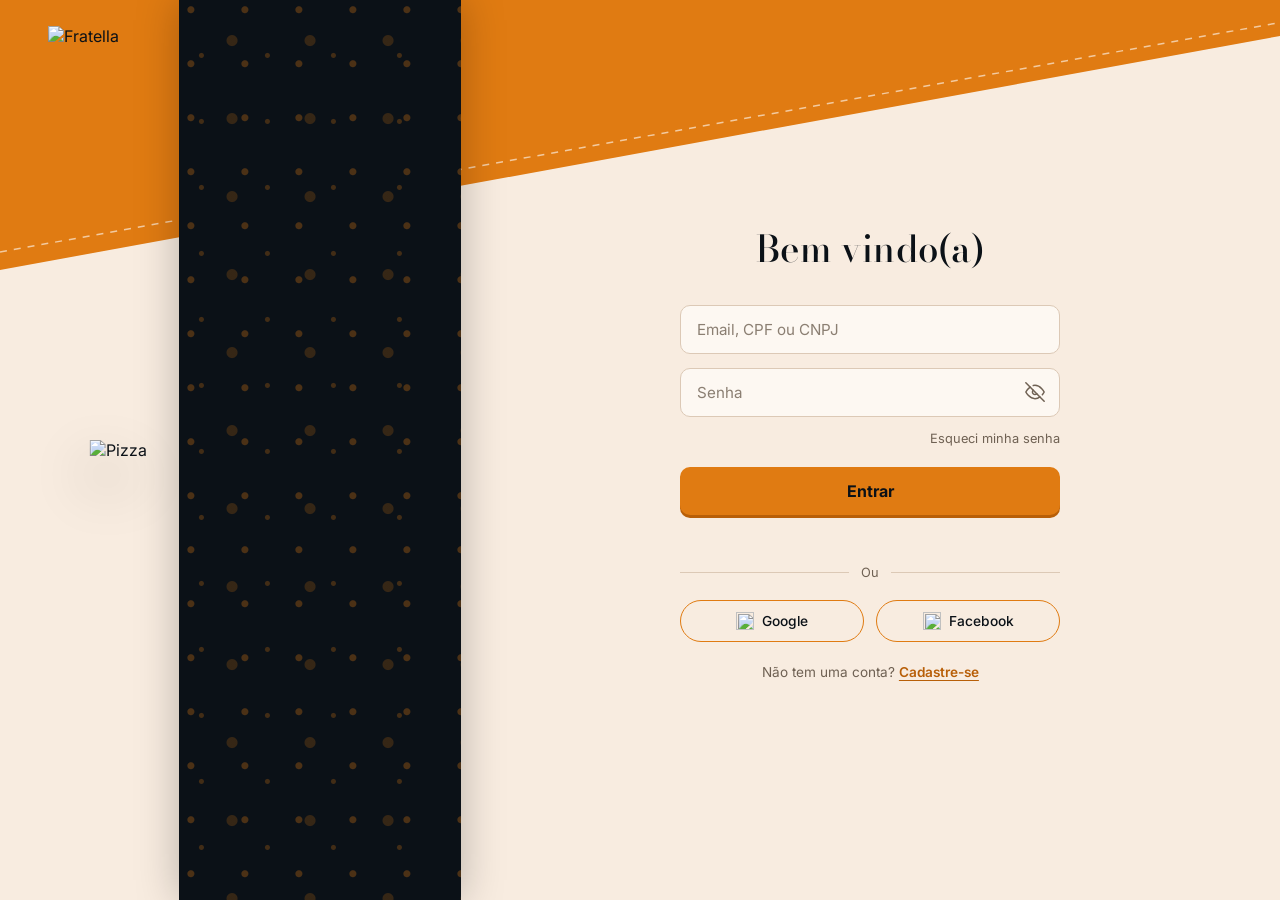
==== index.html @ b8320f8e "Fix HTML encoding issues in index.html" ====
<!DOCTYPE html>
<html lang="pt-BR">
<head>
  <meta charset="UTF-8">
  <meta name="viewport" content="width=device-width, initial-scale=1.0">
  <title>Login - Gestão Pizzaria</title>
  <link rel="preconnect" href="https://fonts.googleapis.com">
  <link rel="preconnect" href="https://fonts.gstatic.com" crossorigin>
  <link href="https://fonts.googleapis.com/css2?family=Bodoni+Moda:ital,opsz,wght@0,6..96,400..900;1,6..96,400..900&family=Inter:wght@400;500;600;700&display=swap" rel="stylesheet">
  <link rel="stylesheet" href="style.css">
  <script src="https://cdn.jsdelivr.net/npm/xlsx@0.18.5/dist/xlsx.full.min.js"></script>
  <!-- Incluir Chart.js para os gráficos -->
  <script src="https://cdn.jsdelivr.net/npm/chart.js"></script>
</head>
<body>

  <!-- TELA DE LOGIN FULLSCREEN -->
  <div id="login-screen" class="login-container">
    <div class="bg-diagonal-orange" aria-hidden="true">
      <svg viewBox="0 0 100 100" preserveAspectRatio="none">
        <polygon points="0,0 100,0 100,4 0,30"/>
        <line x1="0" y1="28" x2="100" y2="2.5"/>
      </svg>
    </div>

    <img src="img/fratella.png.png" alt="Fratella" class="login-logo">

    <div class="dark-banner">
      <img src="/ANNE_FORO.png" alt="Pizza" class="pizza-img">
    </div>

    <div class="login-content">
      <h2 class="title">Bem vindo(a)</h2>
      <form id="login-form">
        <div class="input-box">
          <input type="text" id="username" placeholder="Email, CPF ou CNPJ" aria-label="Email, CPF ou CNPJ" autocomplete="username" required>
        </div>
        <div class="input-box password-box">
          <input type="password" id="password" placeholder="Senha" aria-label="Senha" autocomplete="current-password" required>
          <button type="button" id="eye-btn" class="eye-btn" onclick="togglePassword()" aria-label="Mostrar senha" aria-pressed="false">
            <!-- olho cortado: senha oculta -->
            <svg class="eye-closed" viewBox="0 0 24 24" aria-hidden="true">
              <path d="M17.94 17.94A10.07 10.07 0 0 1 12 20c-7 0-11-8-11-8a18.45 18.45 0 0 1 5.06-5.94M9.9 4.24A9.09 9.09 0 0 1 12 4c7 0 11 8 11 8a18.5 18.5 0 0 1-2.16 3.19m-6.72-1.07a3 3 0 1 1-4.24-4.24"/>
              <line x1="1" y1="1" x2="23" y2="23"/>
            </svg>
            <!-- olho aberto: senha visível -->
            <svg class="eye-open" viewBox="0 0 24 24" aria-hidden="true">
              <path d="M1 12s4-8 11-8 11 8 11 8-4 8-11 8S1 12 1 12z"/>
              <circle cx="12" cy="12" r="3"/>
            </svg>
          </button>
        </div>
        <div class="forgot-password"><a href="#">Esqueci minha senha</a></div>
        <button type="submit" class="btn-login">Entrar</button>
        <p id="login-error" class="error-msg" role="alert"></p>
      </form>
      <div class="divider"><span>Ou</span></div>
      <div class="social-buttons">
        <button type="button" class="btn-social"><img src="https://www.svgrepo.com/show/475656/google-color.svg" alt=""> Google</button>
        <button type="button" class="btn-social"><img src="https://www.svgrepo.com/show/475647/facebook-color.svg" alt=""> Facebook</button>
      </div>
      <div class="register-text"><span>Não tem uma conta? </span><a href="#">Cadastre-se</a></div>
    </div>
  </div>

  <!-- SISTEMA INTERNO (Oculto antes do login) -->
  <div id="app-screen" class="app-container hidden">
    <button id="menu-toggle" class="menu-toggle" onclick="toggleSidebar()" aria-label="Abrir menu">☰</button>

    <aside class="sidebar" id="sidebar">
      <img src="img/fratella.png.png" alt="Logo" class="sidebar-logo">
      <div class="user-chip">
        <span class="user-avatar" id="user-initial">D</span>
        <div>
          <strong id="user-name">Dona</strong>
          <small id="user-role">Acesso total</small>
        </div>
      </div>
      <nav>
        <ul>
          <li class="nav-item role-dono"><a href="#" onclick="showSection('dashboard')">Dashboard BI</a></li>
          <li class="nav-item role-dono role-gerente"><a href="#" onclick="showSection('pedidos')">Central de Pedidos</a></li>
          <li class="nav-item role-gerente role-dono"><a href="#" onclick="showSection('compras')">Lançar Compras</a></li>
          <li class="nav-item role-gerente role-dono"><a href="#" onclick="showSection('estoque')">Estoque &amp; Insumos</a></li>
          <li class="nav-item role-dono"><a href="#" onclick="showSection('custos')">Custos &amp; DRE</a></li>
          <li class="nav-item role-dono"><a href="#" onclick="showSection('inflacao')">Inflação &amp; Insumos</a></li>
          <li class="nav-item role-dono"><a href="#" onclick="showSection('mapa')">Mapa de Calor</a></li>
        </ul>
      </nav>
      <button id="logout-btn" class="btn-logout">Sair</button>
    </aside>

    <main class="main-content">
      <header class="top-bar">
        <h1 id="welcome-msg">Painel Geral</h1>
        <div class="top-actions">
          <span class="today-chip" id="today-chip"></span>
          <button onclick="exportarExcel()" class="btn-excel">Exportar Excel (.XLSX)</button>
        </div>
      </header>

      <!-- SEÇÕES SERÃO RENDERIZADAS AQUI -->
      <section id="dashboard" class="tab-content"></section>
      <section id="pedidos" class="tab-content hidden"></section>
      <section id="compras" class="tab-content hidden"></section>
      <section id="estoque" class="tab-content hidden"></section>
      <section id="custos" class="tab-content hidden"></section>
      <section id="inflacao" class="tab-content hidden"></section>
      <section id="mapa" class="tab-content hidden"></section>
    </main>
  </div>

  <div id="toast" class="toast hidden"></div>

  <script src="script.js"></script>
</body>
</html>
---- style.css ----
/* ============================================================
   FRATELLA · Sistema de Gestão de Pizzaria
   Paleta base: #0b1117 (fundo) · #111a22 (painel) · #e07b12 (destaque)
   ============================================================ */

:root{
  --bg:#0b1117;
  --panel:#111a22;
  --panel-2:#16212b;
  --line:#22303c;
  --ink:#eef4f8;
  --ink-soft:#9fb2c1;
  --orange:#e07b12;
  --orange-soft:rgba(224,123,18,.14);
  --green:#3ec98a;
  --red:#ef5a5a;
  --yellow:#f0c040;
  --radius:14px;
  --shadow:0 18px 40px rgba(0,0,0,.45);
}

*{box-sizing:border-box;margin:0;padding:0}

body{
  font-family:'Inter',system-ui,-apple-system,Segoe UI,sans-serif;
  background:var(--bg);
  color:var(--ink);
  -webkit-font-smoothing:antialiased;
}

h1,h2,h3,.title,.kpi-value,.sidebar-logo-text{
  font-family:'Bodoni Moda',Georgia,serif;
  letter-spacing:.2px;
}

.hidden{display:none !important}
button{font-family:inherit;cursor:pointer;border:none}
a{color:inherit}
input,select,textarea{font-family:inherit}

/* ============================ LOGIN ============================ */
.login-container{
  --cream:#f8ece0;
  --field:#fdf8f2;
  --field-line:#dcc9b6;
  --login-ink:#0b1117;
  --login-muted:#6f6153;
  position:relative;
  min-height:100vh;
  min-height:100dvh;
  display:grid;
  grid-template-columns:14% 22% 1fr;
  background:var(--cream);
  color:var(--login-ink);
  overflow:hidden;
}

/* Forma laranja com linha de corte tracejada, como o corte de uma pizza */
.bg-diagonal-orange{
  position:absolute;
  inset:0;
  z-index:0;
  pointer-events:none;
}
.bg-diagonal-orange svg{width:100%;height:100%;display:block}
.bg-diagonal-orange polygon{fill:var(--orange)}
.bg-diagonal-orange line{
  stroke:rgba(255,255,255,.6);
  stroke-width:1.5;
  stroke-dasharray:7 7;
  vector-effect:non-scaling-stroke;
}

.login-logo{
  grid-column:1;
  align-self:start;
  justify-self:center;
  width:min(84px,80%);
  margin-top:26px;
  position:relative;
  z-index:3;
}

/* Faixa escura central: a pizza ultrapassa as bordas da faixa */
.dark-banner{
  grid-column:2;
  position:relative;
  z-index:2;
  background-color:var(--bg);
  background-image:
    radial-gradient(circle at 22% 18%, rgba(224,123,18,.30) 0 3px, transparent 4px),
    radial-gradient(circle at 68% 52%, rgba(224,123,18,.20) 0 5px, transparent 6px),
    radial-gradient(circle at 34% 84%, rgba(224,123,18,.26) 0 2px, transparent 3px);
  background-size:54px 54px, 78px 78px, 66px 66px;
  box-shadow:0 0 40px rgba(0,0,0,.25);
}
.pizza-img{
  position:absolute;
  top:50%;
  left:50%;
  width:min(36vw,560px);
  max-width:none;
  transform:translate(-50%,-50%);
  filter:drop-shadow(0 26px 28px rgba(0,0,0,.45));
}

.login-content{
  grid-column:3;
  position:relative;
  z-index:3;
  align-self:center;
  justify-self:center;
  width:min(380px,84%);
  padding:40px 0;
}
.login-content .title{
  font-size:2.3rem;
  font-weight:500;
  text-align:center;
  margin-bottom:28px;
  color:var(--login-ink);
}

.input-box{margin-bottom:14px;position:relative}
.input-box input{
  width:100%;
  padding:14px 16px;
  border-radius:10px;
  border:1px solid var(--field-line);
  background:var(--field);
  color:var(--login-ink);
  font-size:.95rem;
  transition:border-color .15s ease, box-shadow .15s ease;
}
.input-box input::placeholder{color:var(--login-muted);opacity:.8}
.input-box input:focus{
  outline:none;
  border-color:var(--orange);
  box-shadow:0 0 0 3px rgba(224,123,18,.22);
}
.password-box input{padding-right:52px}

/* Olhinho: fechado (cortado) com senha oculta, aberto com senha visível */
.eye-btn{
  position:absolute;
  right:6px;
  top:50%;
  transform:translateY(-50%);
  width:38px;
  height:38px;
  display:grid;
  place-items:center;
  background:transparent;
  color:var(--login-muted);
  border-radius:8px;
}
.eye-btn svg{
  width:20px;
  height:20px;
  fill:none;
  stroke:currentColor;
  stroke-width:1.8;
  stroke-linecap:round;
  stroke-linejoin:round;
}
.eye-btn:hover{color:var(--orange)}
.eye-btn:focus-visible{outline:2px solid var(--orange);outline-offset:1px}
.eye-btn .eye-open{display:none}
.password-box.is-visible .eye-btn{color:var(--orange)}
.password-box.is-visible .eye-open{display:block}
.password-box.is-visible .eye-closed{display:none}

.forgot-password{text-align:right;margin:-4px 0 20px}
.forgot-password a{color:var(--login-muted);font-size:.8rem;text-decoration:none}
.forgot-password a:hover{color:var(--orange);text-decoration:underline}

.btn-login{
  width:100%;
  padding:14px;
  border-radius:10px;
  background:var(--orange);
  color:var(--login-ink);
  font-weight:700;
  font-size:1rem;
  box-shadow:0 3px 0 #b85f08;
  transition:transform .1s ease, box-shadow .1s ease, filter .15s ease;
}
.btn-login:hover{filter:brightness(1.06)}
.btn-login:active{transform:translateY(2px);box-shadow:0 1px 0 #b85f08}
.btn-login:focus-visible{outline:3px solid var(--login-ink);outline-offset:2px}
.error-msg{color:#b3261e;font-size:.85rem;margin-top:12px;min-height:18px;text-align:center}

.divider{
  display:flex;align-items:center;gap:12px;
  margin:20px 0;color:var(--login-muted);font-size:.8rem;
}
.divider::before,.divider::after{content:"";flex:1;height:1px;background:var(--field-line)}

.social-buttons{display:flex;gap:12px}
.btn-social{
  flex:1;
  display:flex;align-items:center;justify-content:center;gap:8px;
  padding:11px;
  border-radius:999px;
  border:1.5px solid var(--orange);
  background:transparent;
  color:var(--login-ink);
  font-size:.86rem;
  font-weight:500;
  transition:background .15s ease;
}
.btn-social img{width:18px;height:18px}
.btn-social:hover{background:rgba(224,123,18,.12)}
.btn-social:focus-visible{outline:3px solid var(--login-ink);outline-offset:2px}

.register-text{margin-top:22px;text-align:center;font-size:.85rem;color:var(--login-muted)}
.register-text a{color:#b85f08;font-weight:600;text-underline-offset:3px}
.register-text a:hover{color:var(--orange)}

@media(max-width:860px){
  .login-container{
    grid-template-columns:1fr;
    grid-template-rows:auto 130px 1fr;
  }
  .login-logo{grid-column:1;grid-row:1;width:72px;margin:16px 0 36px}
  .dark-banner{grid-column:1;grid-row:2}
  .pizza-img{width:min(200px,52vw)}
  .login-content{grid-column:1;grid-row:3;align-self:start;padding:70px 0 36px}
}
@media(max-width:860px) and (max-height:640px){
  .login-content{padding-top:64px}
}

/* ============================ APP SHELL ============================ */
.app-container{
  display:grid;
  grid-template-columns:250px 1fr;
  min-height:100vh;
}
.sidebar{
  background:var(--panel);
  border-right:1px solid var(--line);
  padding:26px 18px;
  display:flex;
  flex-direction:column;
  gap:18px;
  position:sticky;
  top:0;
  height:100vh;
}
.sidebar-logo{width:130px;align-self:center}
.user-chip{
  display:flex;align-items:center;gap:10px;
  padding:10px;border-radius:12px;background:var(--panel-2);
}
.user-avatar{
  width:36px;height:36px;border-radius:50%;
  background:var(--orange);color:#1a0f02;
  display:grid;place-items:center;font-weight:700;
}
.user-chip strong{display:block;font-size:.9rem}
.user-chip small{color:var(--ink-soft);font-size:.72rem}
.sidebar nav{flex:1}
.sidebar ul{list-style:none;display:flex;flex-direction:column;gap:4px}
.sidebar a{
  display:block;padding:11px 14px;border-radius:10px;
  color:var(--ink-soft);text-decoration:none;font-size:.9rem;font-weight:500;
}
.sidebar a:hover{background:var(--panel-2);color:var(--ink)}
.sidebar li.active a{background:var(--orange-soft);color:var(--orange);font-weight:600}
.btn-logout{
  padding:12px;border-radius:10px;background:transparent;
  border:1px solid var(--line);color:var(--ink-soft);font-size:.88rem;
}
.btn-logout:hover{border-color:var(--red);color:var(--red)}
.menu-toggle{
  display:none;position:fixed;top:14px;left:14px;z-index:60;
  width:42px;height:42px;border-radius:10px;
  background:var(--panel);border:1px solid var(--line);color:var(--ink);font-size:1.1rem;
}

.main-content{padding:26px 30px 60px;min-width:0}
.top-bar{
  display:flex;align-items:center;justify-content:space-between;gap:16px;
  flex-wrap:wrap;margin-bottom:26px;
}
.top-bar h1{font-size:1.9rem}
.top-actions{display:flex;align-items:center;gap:12px}
.today-chip{
  font-size:.78rem;color:var(--ink-soft);
  border:1px solid var(--line);border-radius:999px;padding:6px 12px;
}
.btn-excel{
  padding:11px 18px;border-radius:10px;
  background:var(--orange);color:#1a0f02;font-weight:600;font-size:.86rem;
}
.btn-excel:hover{filter:brightness(1.08)}

/* ============================ BLOCOS ============================ */
.grid{display:grid;gap:16px}
.kpi-grid{grid-template-columns:repeat(auto-fit,minmax(215px,1fr))}
.two-col{grid-template-columns:1.4fr 1fr}
.cards-3{grid-template-columns:repeat(auto-fit,minmax(260px,1fr))}

.card{
  background:var(--panel);
  border:1px solid var(--line);
  border-radius:var(--radius);
  padding:20px;
}
.card h3{font-size:1.1rem;margin-bottom:4px}
.card .card-sub{color:var(--ink-soft);font-size:.8rem;margin-bottom:16px}

.kpi{
  background:var(--panel);
  border:1px solid var(--line);
  border-left:3px solid var(--orange);
  border-radius:var(--radius);
  padding:18px 20px;
}
.kpi .kpi-label{color:var(--ink-soft);font-size:.78rem;margin-bottom:8px}
.kpi .kpi-value{font-size:1.75rem;font-weight:700}
.kpi .kpi-foot{margin-top:8px;font-size:.76rem;color:var(--ink-soft)}
.kpi.good{border-left-color:var(--green)}
.kpi.warn{border-left-color:var(--yellow)}
.kpi.bad{border-left-color:var(--red)}
.up{color:var(--green)}
.down{color:var(--red)}

.section-title{
  display:flex;align-items:baseline;justify-content:space-between;
  gap:12px;flex-wrap:wrap;margin:30px 0 14px;
}
.section-title h2{font-size:1.3rem}
.section-title p{color:var(--ink-soft);font-size:.82rem}

/* Alertas neon */
.alert-card{
  position:relative;
  background:var(--panel-2);
  border:1px solid var(--line);
  border-radius:var(--radius);
  padding:18px 20px;
  overflow:hidden;
}
.alert-card::before{
  content:"";position:absolute;left:0;top:0;bottom:0;width:4px;
  background:var(--orange);box-shadow:0 0 18px 2px var(--orange);
}
.alert-card.critical::before{background:var(--red);box-shadow:0 0 18px 2px var(--red)}
.alert-card.info::before{background:var(--green);box-shadow:0 0 18px 2px var(--green)}
.alert-card h4{font-size:.95rem;margin-bottom:6px}
.alert-card p{color:var(--ink-soft);font-size:.82rem;line-height:1.5}
.alert-card .alert-tag{
  display:inline-block;margin-bottom:8px;font-size:.68rem;font-weight:700;
  color:var(--orange);
}
.alert-card.critical .alert-tag{color:var(--red)}
.alert-card.info .alert-tag{color:var(--green)}

/* Tabelas */
.table-wrap{overflow-x:auto}
table{width:100%;border-collapse:collapse;font-size:.87rem;min-width:520px}
thead th{
  text-align:left;padding:12px 14px;color:var(--ink-soft);
  font-weight:600;font-size:.78rem;border-bottom:1px solid var(--line);
  white-space:nowrap;
}
tbody td{padding:14px;border-bottom:1px solid rgba(34,48,60,.6);vertical-align:middle}
tbody tr:hover{background:rgba(224,123,18,.05)}
tbody tr:last-child td{border-bottom:none}
td.num,th.num{text-align:right}

.badge{
  display:inline-block;padding:4px 10px;border-radius:999px;
  font-size:.72rem;font-weight:600;
}
.badge.ok{background:rgba(62,201,138,.14);color:var(--green)}
.badge.warn{background:rgba(240,192,64,.14);color:var(--yellow)}
.badge.bad{background:rgba(239,90,90,.14);color:var(--red)}
.badge.neutral{background:var(--panel-2);color:var(--ink-soft)}

/* Barras de nível */
.bar{height:7px;border-radius:999px;background:var(--panel-2);overflow:hidden;min-width:90px}
.bar span{display:block;height:100%;background:var(--green);border-radius:999px}
.bar.warn span{background:var(--yellow)}
.bar.bad span{background:var(--red)}

/* Formulários */
.form-grid{display:grid;grid-template-columns:repeat(auto-fit,minmax(170px,1fr));gap:12px;align-items:end}
.field label{display:block;font-size:.76rem;color:var(--ink-soft);margin-bottom:6px}
.field input,.field select{
  width:100%;padding:11px 12px;border-radius:10px;
  background:var(--panel-2);border:1px solid var(--line);color:var(--ink);font-size:.88rem;
}
.field input:focus,.field select:focus{outline:2px solid var(--orange);outline-offset:1px}
.btn{
  padding:11px 18px;border-radius:10px;background:var(--orange);
  color:#1a0f02;font-weight:600;font-size:.86rem;
}
.btn:hover{filter:brightness(1.08)}
.btn.ghost{background:transparent;border:1px solid var(--line);color:var(--ink)}
.btn.ghost:hover{border-color:var(--orange);color:var(--orange)}
.btn.small{padding:7px 12px;font-size:.78rem}
.btn.danger{background:transparent;border:1px solid var(--red);color:var(--red)}

/* Gráficos */
.chart-box{position:relative;height:300px}
.chart-box.tall{height:340px}

/* Progresso de meta */
.meta-bar{height:12px;border-radius:999px;background:var(--panel-2);overflow:hidden;margin-top:12px}
.meta-bar span{display:block;height:100%;background:linear-gradient(90deg,var(--orange),#f0a04a)}

/* Mapa de calor */
.heat-grid{
  display:grid;grid-template-columns:repeat(6,1fr);gap:8px;
}
.heat-cell{
  aspect-ratio:1/1;border-radius:10px;border:1px solid var(--line);
  padding:8px;display:flex;flex-direction:column;justify-content:space-between;
  font-size:.7rem;line-height:1.2;
}
.heat-cell strong{font-size:.95rem;font-family:'Bodoni Moda',serif}
.heat-cell.empty{opacity:.25}
.heat-legend{display:flex;align-items:center;gap:8px;margin-top:14px;font-size:.76rem;color:var(--ink-soft)}
.heat-legend i{width:26px;height:10px;border-radius:3px;display:inline-block}

/* Listas simples */
.rank-list{list-style:none;display:flex;flex-direction:column;gap:10px}
.rank-list li{display:flex;align-items:center;gap:12px;font-size:.88rem}
.rank-list .pos{
  width:24px;height:24px;border-radius:7px;background:var(--panel-2);
  display:grid;place-items:center;font-size:.75rem;color:var(--ink-soft);
}
.rank-list .val{margin-left:auto;color:var(--ink-soft);font-size:.82rem}

.empty-state{color:var(--ink-soft);font-size:.86rem;padding:18px 0}

/* Toast */
.toast{
  position:fixed;right:24px;bottom:24px;z-index:80;
  background:var(--panel);border:1px solid var(--line);border-left:3px solid var(--green);
  padding:14px 18px;border-radius:12px;box-shadow:var(--shadow);font-size:.86rem;max-width:330px;
}
.toast.error{border-left-color:var(--red)}

/* Responsivo */
@media(max-width:1100px){
  .two-col{grid-template-columns:1fr}
}
@media(max-width:900px){
  .app-container{grid-template-columns:1fr}
  .menu-toggle{display:block}
  .sidebar{
    position:fixed;left:0;top:0;bottom:0;width:250px;z-index:50;
    transform:translateX(-100%);transition:transform .2s ease;
  }
  .sidebar.open{transform:translateX(0)}
  .main-content{padding:70px 18px 50px}
  .heat-grid{grid-template-columns:repeat(4,1fr)}
}
@media(prefers-reduced-motion:reduce){
  *{transition:none !important}
}
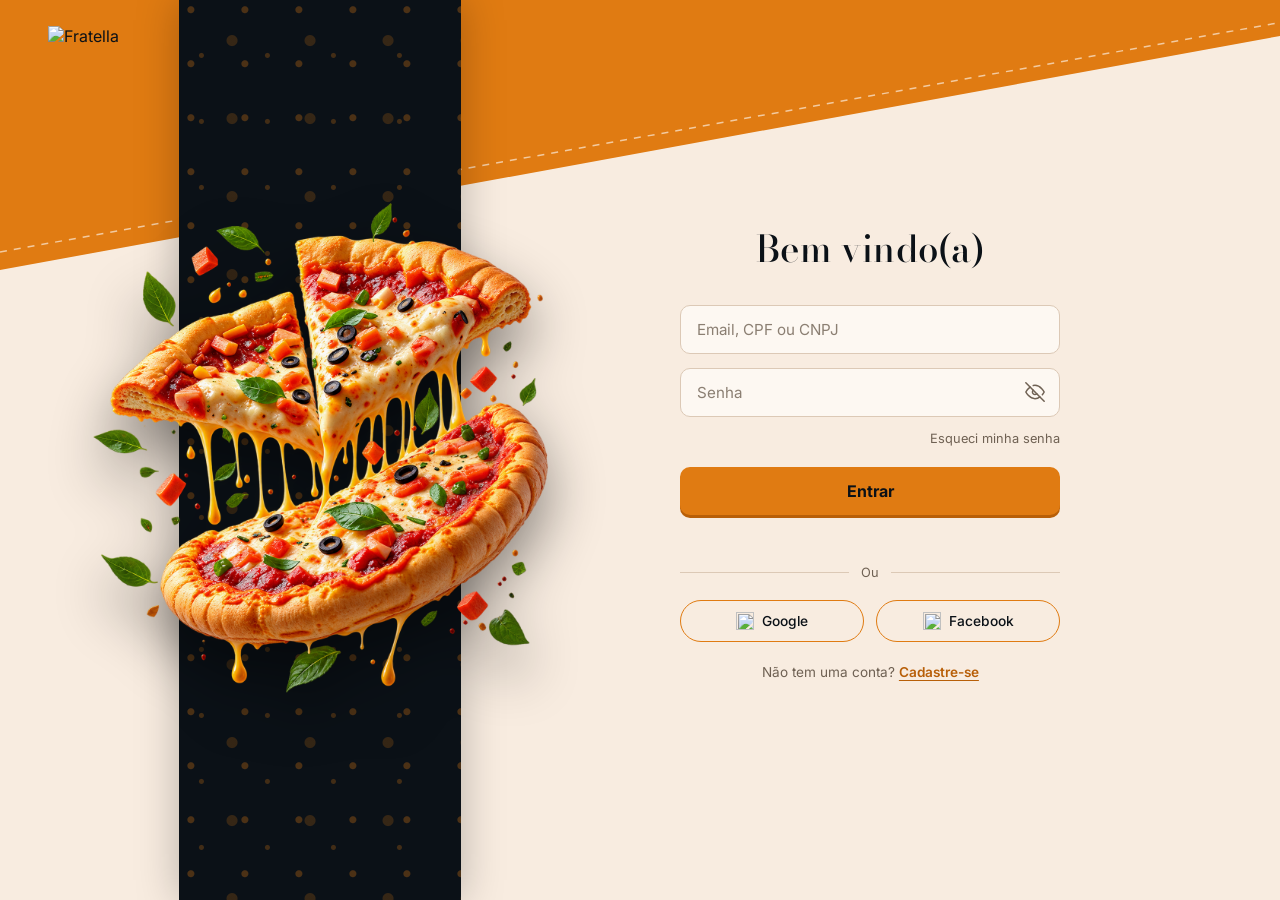
==== commit 82187963: "Fix HTML encoding issues in index.html FOTO%20_PIZZA.png" ====
--- a/index.html
+++ b/index.html
@@ -26,7 +26,7 @@
     <img src="img/fratella.png.png" alt="Fratella" class="login-logo">
 
     <div class="dark-banner">
-      <img src="/ANNE_FORO.png" alt="Pizza" class="pizza-img">
+      <img src="FOTO%20_PIZZA.png" alt="Pizza" class="pizza-img">
     </div>
 
     <div class="login-content">
--- a/style.css
+++ b/style.css
@@ -1,6 +1,6 @@
 /* ============================================================
    FRATELLA · Sistema de Gestão de Pizzaria
-   Paleta base: #0b1117 (fundo) · #111a22 (painel) · #e07b12 (destaque)
+   Paleta base Login: #0b1117 (fundo) · #e07b12 (destaque)
    ============================================================ */
 
 :root{
@@ -38,7 +38,7 @@
 a{color:inherit}
 input,select,textarea{font-family:inherit}
 
-/* ============================ LOGIN ============================ */
+/* ============================ LOGIN (INTACTO) ============================ */
 .login-container{
   --cream:#f8ece0;
   --field:#fdf8f2;
@@ -231,12 +231,30 @@
   .login-content{padding-top:64px}
 }
 
-/* ============================ APP SHELL ============================ */
-.app-container{
+/* ============================ APP SHELL (TONS PASTÉIS) ============================ */
+.app-container, .toast {
+  --bg: #f2ece4;          /* Fundo bege areia pastel */
+  --panel: #faf5ee;       /* Cartões/Painel creme macio */
+  --panel-2: #e8dfd5;     /* Destak e entradas tom bege médio pastel */
+  --line: #d8ccc0;        /* Linhas e divisores pastel */
+  --ink: #322822;         /* Texto marrom café escuro suave */
+  --ink-soft: #7a6d63;    /* Texto secundário tom terra suave */
+  --orange: #e07b12;      /* Laranja característico da Fratella */
+  --orange-soft: rgba(224, 123, 18, 0.14);
+  --green: #48a97c;       /* Verde sálvia pastel */
+  --red: #d96262;         /* Terracota / vermelho pastel */
+  --yellow: #e2a63b;      /* Amarelo pastel */
+  --shadow: 0 8px 24px rgba(70, 50, 35, 0.06);
+}
+
+.app-container {
   display:grid;
   grid-template-columns:250px 1fr;
   min-height:100vh;
-}
+  background: var(--bg);
+  color: var(--ink);
+}
+
 .sidebar{
   background:var(--panel);
   border-right:1px solid var(--line);
@@ -252,31 +270,35 @@
 .user-chip{
   display:flex;align-items:center;gap:10px;
   padding:10px;border-radius:12px;background:var(--panel-2);
+  border:1px solid var(--line);
 }
 .user-avatar{
   width:36px;height:36px;border-radius:50%;
-  background:var(--orange);color:#1a0f02;
+  background:var(--orange);color:var(--panel);
   display:grid;place-items:center;font-weight:700;
 }
-.user-chip strong{display:block;font-size:.9rem}
+.user-chip strong{display:block;font-size:.9rem;color:var(--ink)}
 .user-chip small{color:var(--ink-soft);font-size:.72rem}
 .sidebar nav{flex:1}
 .sidebar ul{list-style:none;display:flex;flex-direction:column;gap:4px}
 .sidebar a{
   display:block;padding:11px 14px;border-radius:10px;
   color:var(--ink-soft);text-decoration:none;font-size:.9rem;font-weight:500;
+  transition: background .15s ease, color .15s ease;
 }
 .sidebar a:hover{background:var(--panel-2);color:var(--ink)}
 .sidebar li.active a{background:var(--orange-soft);color:var(--orange);font-weight:600}
 .btn-logout{
   padding:12px;border-radius:10px;background:transparent;
   border:1px solid var(--line);color:var(--ink-soft);font-size:.88rem;
-}
-.btn-logout:hover{border-color:var(--red);color:var(--red)}
+  transition: all .15s ease;
+}
+.btn-logout:hover{border-color:var(--red);color:var(--red);background: rgba(217, 98, 98, 0.08);}
 .menu-toggle{
   display:none;position:fixed;top:14px;left:14px;z-index:60;
   width:42px;height:42px;border-radius:10px;
   background:var(--panel);border:1px solid var(--line);color:var(--ink);font-size:1.1rem;
+  box-shadow: var(--shadow);
 }
 
 .main-content{padding:26px 30px 60px;min-width:0}
@@ -284,15 +306,17 @@
   display:flex;align-items:center;justify-content:space-between;gap:16px;
   flex-wrap:wrap;margin-bottom:26px;
 }
-.top-bar h1{font-size:1.9rem}
+.top-bar h1{font-size:1.9rem;color:var(--ink)}
 .top-actions{display:flex;align-items:center;gap:12px}
 .today-chip{
   font-size:.78rem;color:var(--ink-soft);
   border:1px solid var(--line);border-radius:999px;padding:6px 12px;
+  background: var(--panel);
 }
 .btn-excel{
   padding:11px 18px;border-radius:10px;
   background:var(--orange);color:#1a0f02;font-weight:600;font-size:.86rem;
+  box-shadow: 0 2px 8px rgba(224, 123, 18, 0.22);
 }
 .btn-excel:hover{filter:brightness(1.08)}
 
@@ -307,19 +331,21 @@
   border:1px solid var(--line);
   border-radius:var(--radius);
   padding:20px;
-}
-.card h3{font-size:1.1rem;margin-bottom:4px}
+  box-shadow: var(--shadow);
+}
+.card h3{font-size:1.1rem;margin-bottom:4px;color:var(--ink)}
 .card .card-sub{color:var(--ink-soft);font-size:.8rem;margin-bottom:16px}
 
 .kpi{
   background:var(--panel);
   border:1px solid var(--line);
-  border-left:3px solid var(--orange);
+  border-left:4px solid var(--orange);
   border-radius:var(--radius);
   padding:18px 20px;
+  box-shadow: var(--shadow);
 }
 .kpi .kpi-label{color:var(--ink-soft);font-size:.78rem;margin-bottom:8px}
-.kpi .kpi-value{font-size:1.75rem;font-weight:700}
+.kpi .kpi-value{font-size:1.75rem;font-weight:700;color:var(--ink)}
 .kpi .kpi-foot{margin-top:8px;font-size:.76rem;color:var(--ink-soft)}
 .kpi.good{border-left-color:var(--green)}
 .kpi.warn{border-left-color:var(--yellow)}
@@ -331,25 +357,26 @@
   display:flex;align-items:baseline;justify-content:space-between;
   gap:12px;flex-wrap:wrap;margin:30px 0 14px;
 }
-.section-title h2{font-size:1.3rem}
+.section-title h2{font-size:1.3rem;color:var(--ink)}
 .section-title p{color:var(--ink-soft);font-size:.82rem}
 
-/* Alertas neon */
+/* Alertas estilo pastel */
 .alert-card{
   position:relative;
-  background:var(--panel-2);
+  background:var(--panel);
   border:1px solid var(--line);
   border-radius:var(--radius);
   padding:18px 20px;
   overflow:hidden;
+  box-shadow: var(--shadow);
 }
 .alert-card::before{
   content:"";position:absolute;left:0;top:0;bottom:0;width:4px;
-  background:var(--orange);box-shadow:0 0 18px 2px var(--orange);
-}
-.alert-card.critical::before{background:var(--red);box-shadow:0 0 18px 2px var(--red)}
-.alert-card.info::before{background:var(--green);box-shadow:0 0 18px 2px var(--green)}
-.alert-card h4{font-size:.95rem;margin-bottom:6px}
+  background:var(--orange);
+}
+.alert-card.critical::before{background:var(--red)}
+.alert-card.info::before{background:var(--green)}
+.alert-card h4{font-size:.95rem;margin-bottom:6px;color:var(--ink)}
 .alert-card p{color:var(--ink-soft);font-size:.82rem;line-height:1.5}
 .alert-card .alert-tag{
   display:inline-block;margin-bottom:8px;font-size:.68rem;font-weight:700;
@@ -366,8 +393,8 @@
   font-weight:600;font-size:.78rem;border-bottom:1px solid var(--line);
   white-space:nowrap;
 }
-tbody td{padding:14px;border-bottom:1px solid rgba(34,48,60,.6);vertical-align:middle}
-tbody tr:hover{background:rgba(224,123,18,.05)}
+tbody td{padding:14px;border-bottom:1px solid var(--line);vertical-align:middle;color:var(--ink)}
+tbody tr:hover{background:rgba(224,123,18,.06)}
 tbody tr:last-child td{border-bottom:none}
 td.num,th.num{text-align:right}
 
@@ -375,13 +402,13 @@
   display:inline-block;padding:4px 10px;border-radius:999px;
   font-size:.72rem;font-weight:600;
 }
-.badge.ok{background:rgba(62,201,138,.14);color:var(--green)}
-.badge.warn{background:rgba(240,192,64,.14);color:var(--yellow)}
-.badge.bad{background:rgba(239,90,90,.14);color:var(--red)}
+.badge.ok{background:rgba(72,169,124,.18);color:var(--green)}
+.badge.warn{background:rgba(226,166,59,.18);color:var(--yellow)}
+.badge.bad{background:rgba(217,98,98,.18);color:var(--red)}
 .badge.neutral{background:var(--panel-2);color:var(--ink-soft)}
 
 /* Barras de nível */
-.bar{height:7px;border-radius:999px;background:var(--panel-2);overflow:hidden;min-width:90px}
+.bar{height:7px;border-radius:999px;background:var(--panel-2);overflow:hidden;min-width:90px;border: 1px solid var(--line)}
 .bar span{display:block;height:100%;background:var(--green);border-radius:999px}
 .bar.warn span{background:var(--yellow)}
 .bar.bad span{background:var(--red)}
@@ -393,23 +420,24 @@
   width:100%;padding:11px 12px;border-radius:10px;
   background:var(--panel-2);border:1px solid var(--line);color:var(--ink);font-size:.88rem;
 }
-.field input:focus,.field select:focus{outline:2px solid var(--orange);outline-offset:1px}
+.field input:focus,.field select:focus{outline:2px solid var(--orange);outline-offset:1px;background:var(--panel)}
 .btn{
   padding:11px 18px;border-radius:10px;background:var(--orange);
   color:#1a0f02;font-weight:600;font-size:.86rem;
+  box-shadow: 0 2px 6px rgba(224, 123, 18, 0.2);
 }
 .btn:hover{filter:brightness(1.08)}
-.btn.ghost{background:transparent;border:1px solid var(--line);color:var(--ink)}
+.btn.ghost{background:transparent;border:1px solid var(--line);color:var(--ink);box-shadow:none}
 .btn.ghost:hover{border-color:var(--orange);color:var(--orange)}
 .btn.small{padding:7px 12px;font-size:.78rem}
-.btn.danger{background:transparent;border:1px solid var(--red);color:var(--red)}
+.btn.danger{background:transparent;border:1px solid var(--red);color:var(--red);box-shadow:none}
 
 /* Gráficos */
 .chart-box{position:relative;height:300px}
 .chart-box.tall{height:340px}
 
 /* Progresso de meta */
-.meta-bar{height:12px;border-radius:999px;background:var(--panel-2);overflow:hidden;margin-top:12px}
+.meta-bar{height:12px;border-radius:999px;background:var(--panel-2);overflow:hidden;margin-top:12px;border:1px solid var(--line)}
 .meta-bar span{display:block;height:100%;background:linear-gradient(90deg,var(--orange),#f0a04a)}
 
 /* Mapa de calor */
@@ -419,18 +447,19 @@
 .heat-cell{
   aspect-ratio:1/1;border-radius:10px;border:1px solid var(--line);
   padding:8px;display:flex;flex-direction:column;justify-content:space-between;
-  font-size:.7rem;line-height:1.2;
-}
-.heat-cell strong{font-size:.95rem;font-family:'Bodoni Moda',serif}
-.heat-cell.empty{opacity:.25}
+  font-size:.7rem;line-height:1.2;background: var(--panel);
+}
+.heat-cell strong{font-size:.95rem;font-family:'Bodoni Moda',serif;color:var(--ink)}
+.heat-cell.empty{opacity:.4;background: var(--panel-2)}
 .heat-legend{display:flex;align-items:center;gap:8px;margin-top:14px;font-size:.76rem;color:var(--ink-soft)}
 .heat-legend i{width:26px;height:10px;border-radius:3px;display:inline-block}
 
 /* Listas simples */
 .rank-list{list-style:none;display:flex;flex-direction:column;gap:10px}
-.rank-list li{display:flex;align-items:center;gap:12px;font-size:.88rem}
+.rank-list li{display:flex;align-items:center;gap:12px;font-size:.88rem;color:var(--ink)}
 .rank-list .pos{
   width:24px;height:24px;border-radius:7px;background:var(--panel-2);
+  border: 1px solid var(--line);
   display:grid;place-items:center;font-size:.75rem;color:var(--ink-soft);
 }
 .rank-list .val{margin-left:auto;color:var(--ink-soft);font-size:.82rem}
@@ -440,8 +469,9 @@
 /* Toast */
 .toast{
   position:fixed;right:24px;bottom:24px;z-index:80;
-  background:var(--panel);border:1px solid var(--line);border-left:3px solid var(--green);
+  background:var(--panel);border:1px solid var(--line);border-left:4px solid var(--green);
   padding:14px 18px;border-radius:12px;box-shadow:var(--shadow);font-size:.86rem;max-width:330px;
+  color: var(--ink);
 }
 .toast.error{border-left-color:var(--red)}
 
@@ -462,4 +492,4 @@
 }
 @media(prefers-reduced-motion:reduce){
   *{transition:none !important}
-}+}
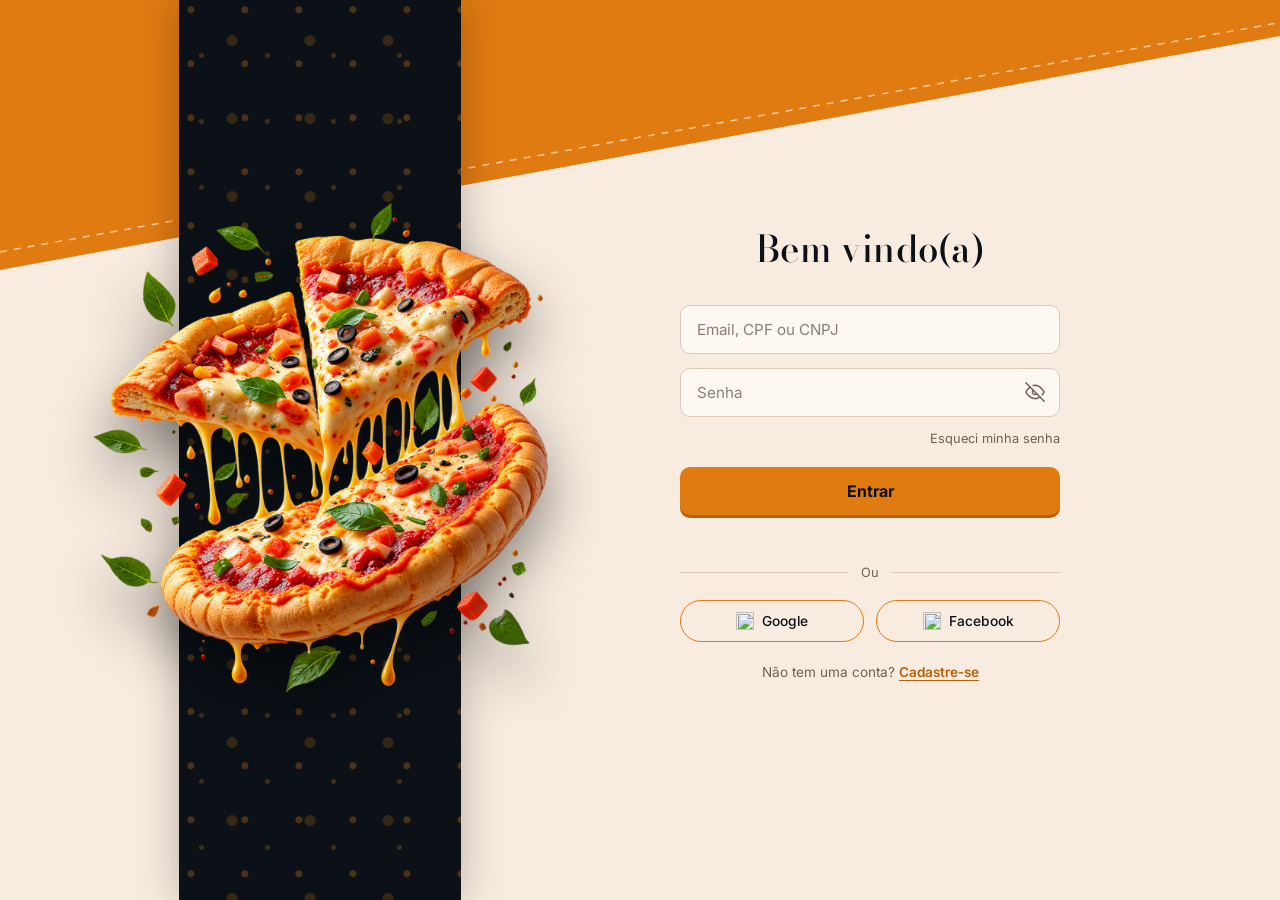
==== commit 71803895: "Fix HTML encoding issues in index.html" ====
--- a/index.html
+++ b/index.html
@@ -23,7 +23,7 @@
       </svg>
     </div>
 
-    <img src="img/fratella.png.png" alt="Fratella" class="login-logo">
+    <!--<img src="img/fratella.png.png" alt="Fratella" class="login-logo">-->
 
     <div class="dark-banner">
       <img src="FOTO%20_PIZZA.png" alt="Pizza" class="pizza-img">
